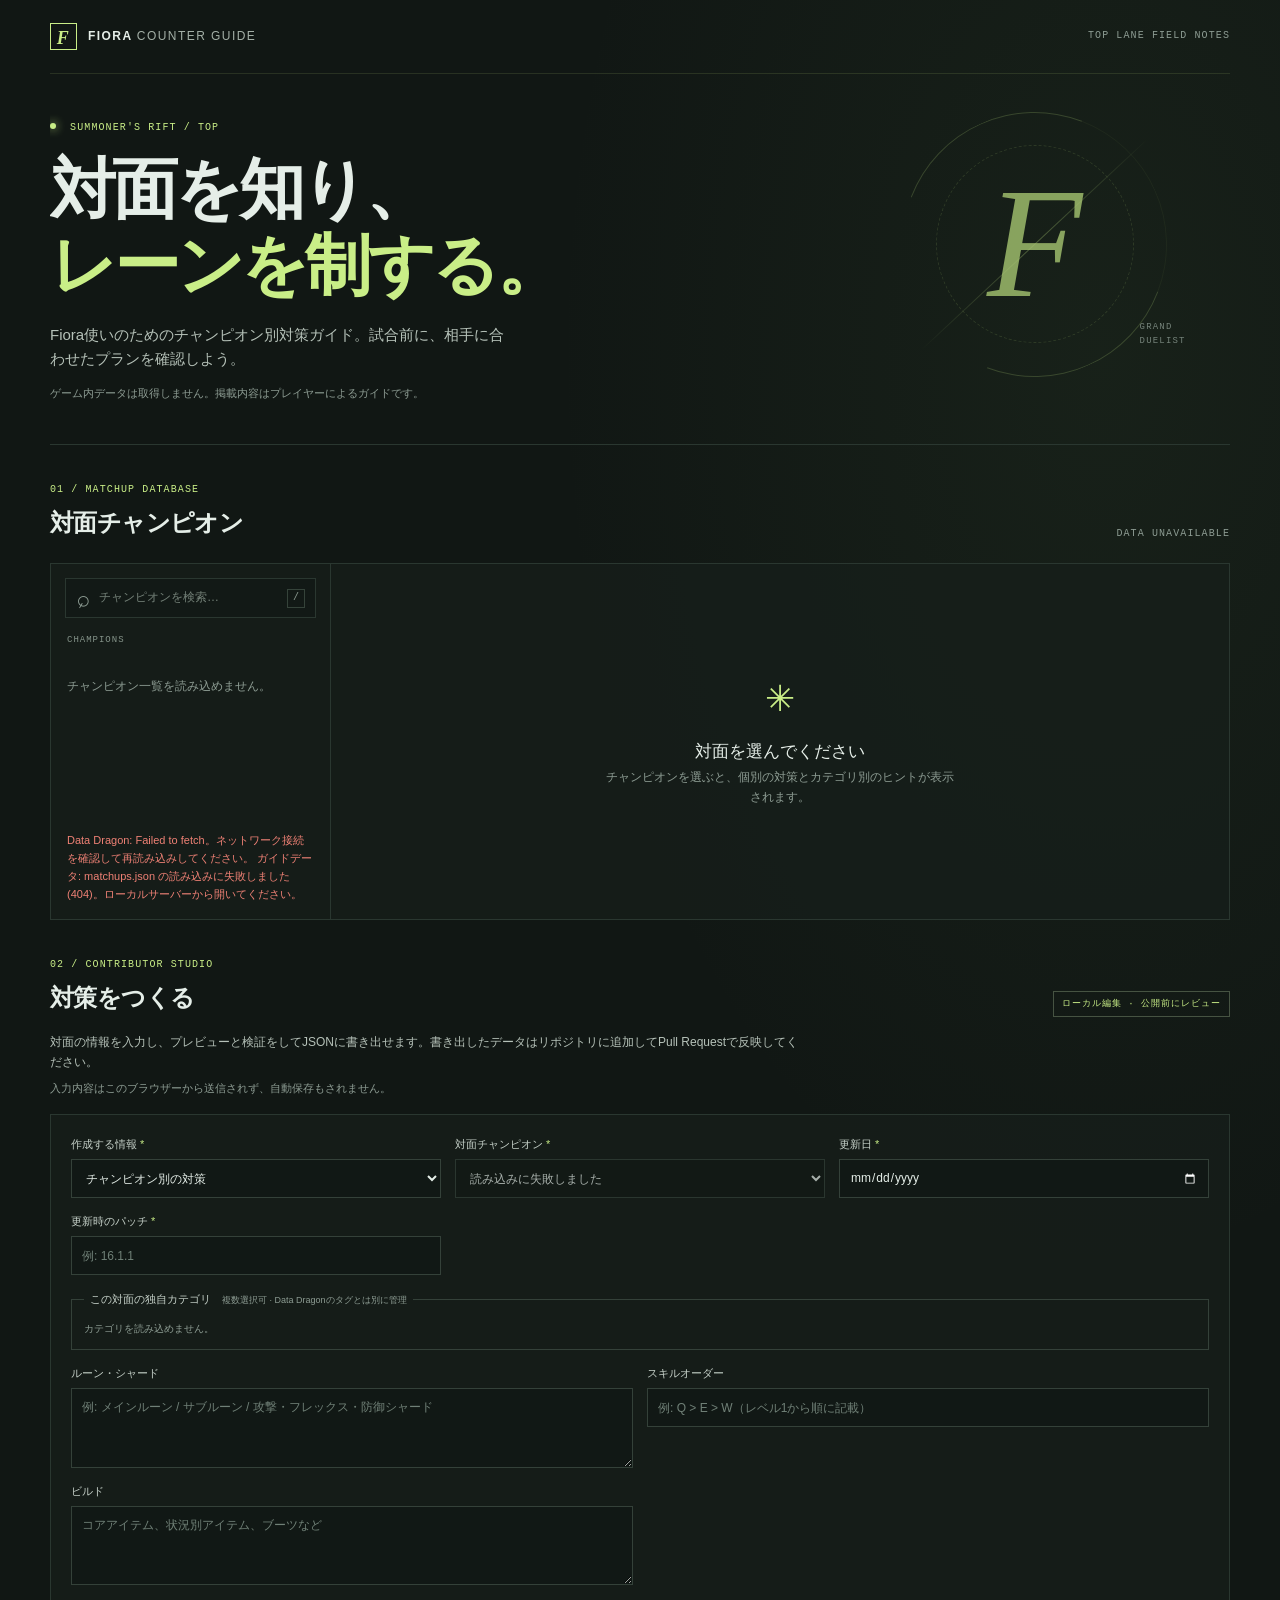
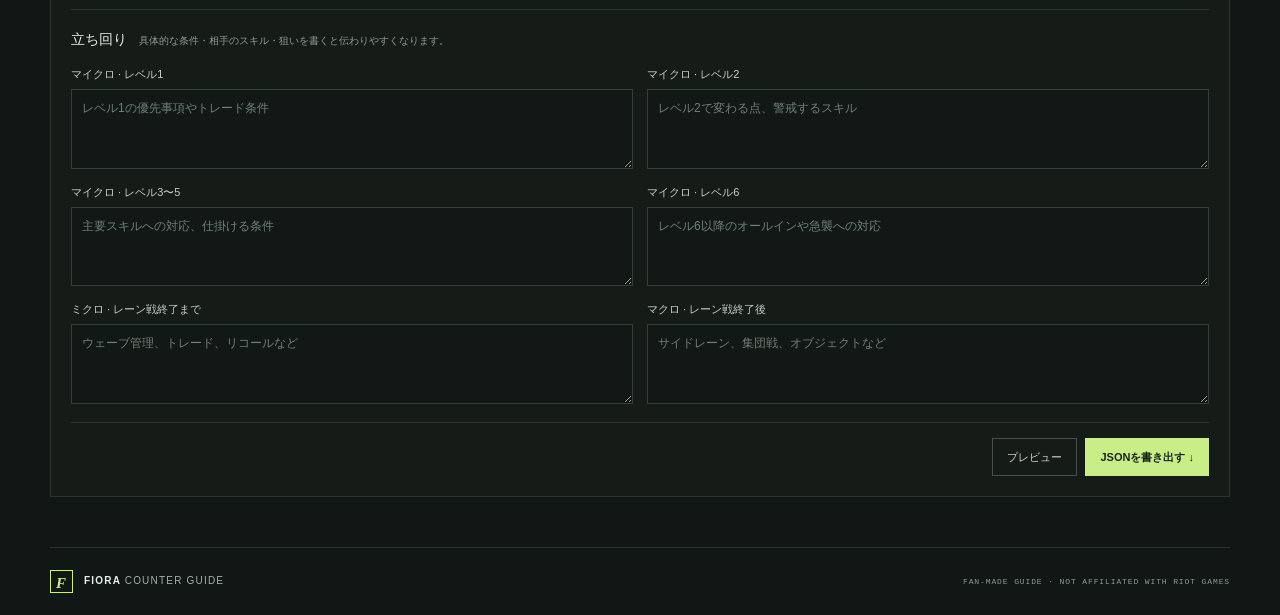
==== index.html @ a7e61dc7 "初回版" ====
<!doctype html>
<html lang="ja">
  <head>
    <meta charset="utf-8">
    <meta name="viewport" content="width=device-width, initial-scale=1">
    <meta name="theme-color" content="#111714">
    <meta name="description" content="Fiora使いのための、対面別レーン対策ガイド。">
    <title>Fiora Counter Guide</title>
    <link rel="preconnect" href="https://ddragon.leagueoflegends.com">
    <link rel="stylesheet" href="./styles.css">
    <script src="./app.js" defer></script>
  </head>
  <body>
    <header class="topbar">
      <a class="brand" href="./" aria-label="Fiora Counter Guide ホーム">
        <span class="brand-mark" aria-hidden="true">F</span>
        <span>FIORA <span class="brand-light">COUNTER GUIDE</span></span>
      </a>
      <span class="topbar-note">TOP LANE FIELD NOTES</span>
    </header>

    <main>
      <section class="hero">
        <div class="hero-copy">
          <p class="eyebrow"><span class="live-dot"></span> SUMMONER'S RIFT / TOP</p>
          <h1>対面を知り、<br><span>レーンを制する。</span></h1>
          <p class="hero-description">Fiora使いのためのチャンピオン別対策ガイド。試合前に、相手に合わせたプランを確認しよう。</p>
          <p class="disclaimer">ゲーム内データは取得しません。掲載内容はプレイヤーによるガイドです。</p>
        </div>
        <div class="hero-art" aria-hidden="true">
          <div class="art-ring art-ring-outer"></div>
          <div class="art-ring art-ring-inner"></div>
          <div class="art-cross"></div>
          <span class="art-f">F</span>
          <span class="art-caption">GRAND<br>DUELIST</span>
        </div>
      </section>

      <section class="matchup-section" aria-labelledby="matchup-heading">
        <div class="section-heading">
          <div>
            <p class="eyebrow">01 / MATCHUP DATABASE</p>
            <h2 id="matchup-heading">対面チャンピオン</h2>
          </div>
          <span id="champion-count" class="count-label">読み込み中…</span>
        </div>

        <div class="matchup-layout">
          <aside class="champion-picker">
            <label class="search-box">
              <span class="sr-only">チャンピオンを検索</span>
              <span class="search-icon" aria-hidden="true">⌕</span>
              <input id="champion-search" type="search" placeholder="チャンピオンを検索…" autocomplete="off">
              <kbd>/</kbd>
            </label>
            <div class="picker-toolbar">
              <span>CHAMPIONS</span>
              <span id="picker-result-count"></span>
            </div>
            <div id="champion-list" class="champion-list" role="listbox" aria-label="対面チャンピオン一覧">
              <p class="loading-message">チャンピオン情報を取得しています…</p>
            </div>
            <p id="load-error" class="load-error" role="status" hidden></p>
          </aside>

          <div id="matchup-detail" class="matchup-detail" aria-live="polite">
            <div class="empty-state">
              <span class="empty-sigil" aria-hidden="true">✳</span>
              <h3>対面を選んでください</h3>
              <p>チャンピオンを選ぶと、個別の対策とカテゴリ別のヒントが表示されます。</p>
            </div>
          </div>
        </div>
      </section>

      <section class="editor-section" aria-labelledby="editor-heading">
        <div class="section-heading">
          <div>
            <p class="eyebrow">02 / CONTRIBUTOR STUDIO</p>
            <h2 id="editor-heading">対策をつくる</h2>
          </div>
          <span class="editor-badge">ローカル編集 · 公開前にレビュー</span>
        </div>
        <div class="editor-intro">
          <p>対面の情報を入力し、プレビューと検証をしてJSONに書き出せます。書き出したデータはリポジトリに追加してPull Requestで反映してください。</p>
          <p class="editor-note">入力内容はこのブラウザーから送信されず、自動保存もされません。</p>
        </div>
        <form id="guide-form" novalidate>
          <div class="form-grid">
            <label class="field">
              <span>作成する情報 <b>*</b></span>
              <select id="editor-mode" name="mode">
                <option value="matchup">チャンピオン別の対策</option>
                <option value="category">カテゴリ別の汎用対策</option>
              </select>
            </label>
            <label class="field">
              <span>対面チャンピオン <b>*</b></span>
              <select id="form-champion" name="championId" required disabled>
                <option value="">チャンピオン情報を読み込み中…</option>
              </select>
            </label>
            <label class="field" id="category-field" hidden>
              <span>対象カテゴリ <b>*</b></span>
              <select id="form-category" name="categoryId" disabled>
                <option value="">カテゴリを選択</option>
              </select>
            </label>
            <label class="field">
              <span>更新日 <b>*</b></span>
              <input id="form-updated" name="updatedAt" type="date" required>
            </label>
            <label class="field">
              <span>更新時のパッチ <b>*</b></span>
              <input id="form-patch" name="patch" type="text" placeholder="例: 16.1.1" required>
            </label>
          </div>
          <fieldset id="custom-categories" class="category-fieldset">
            <legend>この対面の独自カテゴリ <span>複数選択可 · Data Dragonのタグとは別に管理</span></legend>
            <div id="category-checkboxes" class="category-checkboxes">
              <span class="category-loading">カテゴリを読み込み中…</span>
            </div>
          </fieldset>

          <div class="form-grid form-grid-wide">
            <label class="field">
              <span>ルーン・シャード</span>
              <textarea name="runes" rows="3" placeholder="例: メインルーン / サブルーン / 攻撃・フレックス・防御シャード"></textarea>
            </label>
            <label class="field">
              <span>スキルオーダー</span>
              <input name="skillOrder" type="text" placeholder="例: Q > E > W（レベル1から順に記載）">
            </label>
            <label class="field">
              <span>ビルド</span>
              <textarea name="build" rows="3" placeholder="コアアイテム、状況別アイテム、ブーツなど"></textarea>
            </label>
          </div>

          <div class="form-subheading">
            <h3>立ち回り</h3>
            <span>具体的な条件・相手のスキル・狙いを書くと伝わりやすくなります。</span>
          </div>
          <div class="form-grid form-grid-wide">
            <label class="field"><span>マイクロ · レベル1</span><textarea name="micro1" rows="3" placeholder="レベル1の優先事項やトレード条件"></textarea></label>
            <label class="field"><span>マイクロ · レベル2</span><textarea name="micro2" rows="3" placeholder="レベル2で変わる点、警戒するスキル"></textarea></label>
            <label class="field"><span>マイクロ · レベル3〜5</span><textarea name="micro3to5" rows="3" placeholder="主要スキルへの対応、仕掛ける条件"></textarea></label>
            <label class="field"><span>マイクロ · レベル6</span><textarea name="micro6" rows="3" placeholder="レベル6以降のオールインや急襲への対応"></textarea></label>
            <label class="field"><span>ミクロ · レーン戦終了まで</span><textarea name="lanePlan" rows="3" placeholder="ウェーブ管理、トレード、リコールなど"></textarea></label>
            <label class="field"><span>マクロ · レーン戦終了後</span><textarea name="macroPlan" rows="3" placeholder="サイドレーン、集団戦、オブジェクトなど"></textarea></label>
          </div>

          <div class="form-footer">
            <p id="form-status" class="form-status" role="status"></p>
            <div class="form-actions">
              <button id="preview-button" class="button button-secondary" type="button">プレビュー</button>
              <button id="download-button" class="button button-primary" type="button">JSONを書き出す <span aria-hidden="true">↓</span></button>
            </div>
          </div>
        </form>

        <section id="editor-preview" class="editor-preview" aria-label="対策プレビュー" hidden>
          <div class="preview-heading">
            <h3>プレビュー</h3>
            <button id="close-preview" class="text-button" type="button">閉じる</button>
          </div>
          <pre id="preview-json" class="json-preview"></pre>
        </section>
      </section>
    </main>

    <footer class="footer">
      <a class="brand footer-brand" href="./">
        <span class="brand-mark" aria-hidden="true">F</span>
        <span>FIORA <span class="brand-light">COUNTER GUIDE</span></span>
      </a>
      <span>FAN-MADE GUIDE · NOT AFFILIATED WITH RIOT GAMES</span>
    </footer>
  </body>
</html>
---- styles.css ----
:root {
  color-scheme: dark;
  --bg: #111714;
  --panel: #171f1b;
  --panel-soft: #1c2621;
  --line: #2a3730;
  --muted: #8d9c93;
  --text: #e5eee8;
  --accent: #c9ee87;
  --accent-dark: #25351e;
  --red: #ef8175;
  --mono: 'Cascadia Mono', Consolas, monospace;
  --sans: 'Segoe UI', 'Yu Gothic UI', Meiryo, sans-serif;
}

* { box-sizing: border-box; }
[hidden] { display: none !important; }

html { scroll-behavior: smooth; }

body {
  margin: 0;
  background:
    radial-gradient(ellipse at 86% 16%, rgba(84, 121, 71, .1), transparent 34rem),
    var(--bg);
  color: var(--text);
  font-family: var(--sans);
  font-size: 15px;
  line-height: 1.65;
}

button, input, select, textarea { font: inherit; }
button, a, input, select, textarea { -webkit-tap-highlight-color: transparent; }
a { color: inherit; text-decoration: none; }
button { color: inherit; }

.topbar, main, .footer { width: min(1180px, calc(100% - 48px)); margin-inline: auto; }
.topbar { height: 74px; display: flex; align-items: center; justify-content: space-between; border-bottom: 1px solid rgba(201, 238, 135, .12); }
.brand { display: inline-flex; align-items: center; gap: 11px; font-size: 12px; font-weight: 700; letter-spacing: .12em; }
.brand-mark { width: 27px; height: 27px; display: grid; place-items: center; border: 1px solid var(--accent); color: var(--accent); font-family: Georgia, serif; font-size: 18px; font-style: italic; }
.brand-light { color: #a4b0a7; font-weight: 500; }
.topbar-note, .eyebrow, .count-label, .picker-toolbar, .editor-badge, .footer > span { font-family: var(--mono); font-size: 10px; letter-spacing: .11em; }
.topbar-note { color: var(--muted); }

.hero { position: relative; min-height: 330px; display: flex; align-items: center; justify-content: space-between; overflow: hidden; border-bottom: 1px solid var(--line); }
.hero-copy { max-width: 640px; padding: 46px 0 42px; position: relative; z-index: 1; }
.eyebrow { margin: 0 0 14px; color: var(--accent); }
.live-dot { display: inline-block; width: 6px; height: 6px; margin: 0 7px 1px 0; border-radius: 50%; background: var(--accent); box-shadow: 0 0 10px var(--accent); }
h1 { margin: 0; font-size: clamp(38px, 6vw, 66px); line-height: 1.16; letter-spacing: -.055em; font-weight: 600; }
h1 span { color: var(--accent); }
.hero-description { max-width: 460px; margin: 19px 0 0; color: #b6c2b9; font-size: 15px; }
.disclaimer { margin: 12px 0 0; color: var(--muted); font-size: 11px; }
.hero-art { position: absolute; width: 320px; height: 320px; right: 3%; top: 10px; display: grid; place-items: center; opacity: .8; }
.art-ring { position: absolute; border: 1px solid rgba(201, 238, 135, .24); border-radius: 50%; transform: rotate(-24deg); }
.art-ring-outer { width: 265px; height: 265px; border-left-color: transparent; border-right-color: rgba(201, 238, 135, .06); }
.art-ring-inner { width: 198px; height: 198px; border-style: dashed; opacity: .68; }
.art-cross { position: absolute; width: 315px; height: 1px; background: linear-gradient(90deg, transparent, rgba(201, 238, 135, .38), transparent); transform: rotate(-43deg); }
.art-f { position: absolute; color: rgba(201, 238, 135, .8); font-family: Georgia, serif; font-size: 156px; font-style: italic; font-weight: 400; line-height: 1; }
.art-caption { position: absolute; right: 9px; bottom: 56px; color: var(--muted); font-family: var(--mono); font-size: 9px; line-height: 1.5; letter-spacing: .13em; }

.matchup-section, .editor-section { padding-top: 37px; }
.section-heading { display: flex; align-items: end; justify-content: space-between; gap: 20px; margin-bottom: 21px; }
.section-heading .eyebrow { margin-bottom: 4px; }
h2 { margin: 0; font-size: 24px; font-weight: 600; letter-spacing: -.025em; }
.count-label { color: var(--muted); }
.matchup-layout { display: grid; grid-template-columns: 280px minmax(0, 1fr); min-height: 355px; border: 1px solid var(--line); background: rgba(23, 31, 27, .73); }
.champion-picker { display: flex; flex-direction: column; min-height: 355px; border-right: 1px solid var(--line); }
.search-box { display: flex; align-items: center; gap: 9px; margin: 14px 14px 9px; height: 40px; padding: 0 10px; border: 1px solid var(--line); background: #121916; color: var(--muted); }
.search-box:focus-within { border-color: #708857; }
.search-icon { font-size: 23px; line-height: 1; transform: rotate(-15deg); }
.search-box input { min-width: 0; flex: 1; padding: 0; border: 0; outline: 0; background: transparent; color: var(--text); font-size: 12px; }
.search-box input::placeholder { color: #748178; }
kbd { border: 1px solid #35433a; padding: 0 5px; color: var(--muted); font-family: var(--mono); font-size: 10px; }
.picker-toolbar { display: flex; align-items: center; justify-content: space-between; padding: 6px 16px 9px; color: #85948a; font-size: 9px; }
.champion-list { display: flex; flex: 1; flex-direction: column; gap: 2px; max-height: 272px; padding: 0 8px 10px; overflow-y: auto; scrollbar-color: #445247 #17201b; scrollbar-width: thin; }
.champion-option { width: 100%; display: flex; align-items: center; gap: 10px; padding: 7px 8px; border: 1px solid transparent; background: transparent; text-align: left; cursor: pointer; }
.champion-option:hover, .champion-option:focus-visible { background: #202b25; outline: none; }
.champion-option[aria-selected="true"] { border-color: rgba(201, 238, 135, .32); background: var(--accent-dark); }
.champion-option img { width: 29px; height: 29px; border: 1px solid #3a493e; object-fit: cover; }
.champion-option span { overflow: hidden; color: #d3ddd6; font-size: 12px; text-overflow: ellipsis; white-space: nowrap; }
.champion-option[aria-selected="true"] span { color: var(--accent); }
.loading-message, .no-results { padding: 8px; color: var(--muted); font-size: 12px; }
.load-error { margin: auto 16px 16px; color: var(--red); font-size: 11px; }

.matchup-detail { min-width: 0; padding: 24px; }
.empty-state { min-height: 300px; display: flex; flex-direction: column; align-items: center; justify-content: center; text-align: center; }
.empty-sigil { color: var(--accent); font-size: 36px; }
.empty-state h3 { margin: 10px 0 2px; font-size: 17px; font-weight: 500; }
.empty-state p { max-width: 350px; margin: 0; color: var(--muted); font-size: 12px; }
.detail-header { display: flex; align-items: center; gap: 16px; padding-bottom: 18px; border-bottom: 1px solid var(--line); }
.detail-portrait { width: 66px; height: 66px; border: 1px solid #526448; object-fit: cover; }
.detail-name { margin: 0; font-size: 25px; line-height: 1.3; }
.detail-title { margin: 3px 0 0; color: var(--muted); font-size: 11px; }
.detail-meta { margin-left: auto; text-align: right; }
.detail-meta span { display: block; color: var(--muted); font-family: var(--mono); font-size: 9px; letter-spacing: .08em; }
.detail-meta strong { color: #d1ddd4; font-size: 11px; font-weight: 500; }
.guide-content { padding-top: 18px; }
.guide-empty { display: grid; min-height: 170px; align-content: center; justify-items: center; text-align: center; }
.guide-empty strong { color: #d6e0d9; font-size: 14px; font-weight: 500; }
.guide-empty p { max-width: 420px; margin: 6px 0 0; color: var(--muted); font-size: 12px; }
.guide-sections { display: grid; grid-template-columns: repeat(2, minmax(0, 1fr)); gap: 10px; }
.guide-card { min-width: 0; padding: 12px 14px; border: 1px solid var(--line); background: rgba(28, 38, 33, .6); }
.guide-card h4 { margin: 0 0 5px; color: var(--accent); font-family: var(--mono); font-size: 9px; font-weight: 400; letter-spacing: .09em; text-transform: uppercase; }
.guide-card p { margin: 0; color: #c1ccc4; font-size: 12px; white-space: pre-wrap; }
.category-hints { margin-top: 14px; padding-top: 12px; border-top: 1px solid var(--line); }
.category-hints h4 { margin: 0 0 8px; color: var(--muted); font-family: var(--mono); font-size: 9px; font-weight: 400; letter-spacing: .08em; }
.category-tags { display: flex; flex-wrap: wrap; gap: 6px; }
.category-tag { padding: 3px 8px; border: 1px solid #3d4c40; color: #c9d6cb; font-size: 10px; }
.category-tag.unclassified { border-style: dashed; color: var(--muted); }
.category-placeholder { margin: 7px 0 0; color: var(--muted); font-size: 11px; }
.category-guide { margin-top: 12px; }
.category-guide h5 { margin: 0 0 7px; color: #d3ded5; font-size: 11px; font-weight: 500; }
.category-guide .updated-line { margin-top: 7px; }
.updated-line { margin: 12px 0 0; color: var(--muted); font-family: var(--mono); font-size: 9px; }
.edit-matchup { margin-left: auto; padding: 6px 10px; border: 1px solid #536648; background: transparent; color: var(--accent); font-size: 10px; cursor: pointer; }
.edit-matchup:hover { background: var(--accent-dark); }

.editor-section { padding-bottom: 50px; }
.editor-badge { padding: 5px 8px; border: 1px solid #465342; color: var(--accent); font-size: 9px; }
.editor-intro { max-width: 760px; margin: -5px 0 17px; color: #b6c2b9; font-size: 12px; }
.editor-intro p { margin: 0 0 6px; }
.editor-note { color: var(--muted); font-size: 11px; }
#guide-form { padding: 20px; border: 1px solid var(--line); background: rgba(23, 31, 27, .73); }
.form-grid { display: grid; grid-template-columns: repeat(3, minmax(0, 1fr)); gap: 14px; }
.form-grid-wide { grid-template-columns: repeat(2, minmax(0, 1fr)); margin-top: 14px; }
.field { display: flex; min-width: 0; flex-direction: column; gap: 6px; }
.field > span { color: #c5d0c8; font-size: 11px; }
.field b { color: var(--accent); font-weight: 500; }
.field input, .field select, .field textarea { width: 100%; min-width: 0; border: 1px solid #344139; border-radius: 0; outline: 0; background: #111815; color: var(--text); font-size: 12px; }
.field input, .field select { height: 39px; padding: 0 10px; }
.field textarea { min-height: 77px; padding: 9px 10px; resize: vertical; }
.field input:focus, .field select:focus, .field textarea:focus { border-color: #839b67; }
.field textarea::placeholder, .field input::placeholder { color: #708077; }
.category-fieldset { margin: 15px 0 0; padding: 12px; border: 1px solid #344139; }
.category-fieldset legend { padding: 0 6px; color: #c5d0c8; font-size: 11px; }
.category-fieldset legend span { margin-left: 8px; color: var(--muted); font-size: 9px; }
.category-checkboxes { display: flex; flex-wrap: wrap; gap: 7px; }
.category-checkbox { display: inline-flex; align-items: center; gap: 6px; padding: 4px 8px; border: 1px solid #344139; color: #cbd6ce; font-size: 10px; cursor: pointer; }
.category-checkbox:has(input:checked) { border-color: #708857; background: var(--accent-dark); color: var(--accent); }
.category-checkbox input { accent-color: var(--accent); }
.category-loading { color: var(--muted); font-size: 10px; }
.form-subheading { display: flex; align-items: baseline; gap: 12px; margin: 24px 0 10px; padding-top: 18px; border-top: 1px solid var(--line); }
.form-subheading h3, .preview-heading h3 { margin: 0; font-size: 14px; font-weight: 500; }
.form-subheading span { color: var(--muted); font-size: 10px; }
.form-footer { display: flex; align-items: center; justify-content: space-between; gap: 16px; margin-top: 18px; padding-top: 15px; border-top: 1px solid var(--line); }
.form-status { min-height: 22px; margin: 0; color: var(--muted); font-size: 11px; }
.form-status.is-error { color: var(--red); }
.form-status.is-success { color: var(--accent); }
.form-actions { display: flex; gap: 8px; }
.button { min-height: 38px; padding: 0 14px; border: 1px solid transparent; font-size: 11px; cursor: pointer; }
.button-secondary { border-color: #435147; background: transparent; color: #cbd6ce; }
.button-secondary:hover { background: #202b25; }
.button-primary { background: var(--accent); color: #1a2415; font-weight: 700; }
.button-primary:hover { background: #d9f4a8; }
.button:disabled { cursor: not-allowed; opacity: .45; }
.editor-preview { margin-top: 12px; padding: 16px 20px; border: 1px solid var(--line); background: #121916; }
.preview-heading { display: flex; justify-content: space-between; align-items: center; padding-bottom: 10px; border-bottom: 1px solid var(--line); }
.text-button { padding: 4px 0 4px 8px; border: 0; background: none; color: var(--muted); font-size: 11px; cursor: pointer; }
.json-preview { max-height: 360px; margin: 12px 0 0; overflow: auto; color: #c7d7c7; font-family: var(--mono); font-size: 10px; line-height: 1.6; white-space: pre-wrap; overflow-wrap: anywhere; }
.footer { display: flex; justify-content: space-between; align-items: center; min-height: 68px; border-top: 1px solid var(--line); color: var(--muted); }
.footer-brand { color: var(--text); font-size: 10px; }
.footer-brand .brand-mark { width: 23px; height: 23px; font-size: 15px; }
.footer > span { font-size: 8px; }
.sr-only { position: absolute; width: 1px; height: 1px; padding: 0; margin: -1px; overflow: hidden; clip: rect(0, 0, 0, 0); white-space: nowrap; border: 0; }

@media (max-width: 760px) {
  .topbar, main, .footer { width: min(600px, calc(100% - 32px)); }
  .topbar { height: 64px; }
  .topbar-note { font-size: 8px; }
  .brand { gap: 7px; font-size: 10px; }
  .brand-mark { width: 24px; height: 24px; font-size: 16px; }
  .hero { min-height: 300px; }
  .hero-copy { max-width: 100%; padding: 38px 0; }
  .hero-art { right: -130px; opacity: .28; }
  h1 { font-size: clamp(38px, 10vw, 58px); }
  .hero-description { max-width: 380px; font-size: 13px; }
  .matchup-layout { grid-template-columns: 1fr; }
  .champion-picker { min-height: 0; border-right: 0; border-bottom: 1px solid var(--line); }
  .champion-list { display: grid; grid-template-columns: repeat(2, minmax(0, 1fr)); max-height: 190px; }
  .matchup-detail { min-height: 280px; padding: 18px 14px; }
  .detail-header { gap: 10px; }
  .detail-portrait { width: 52px; height: 52px; }
  .detail-name { font-size: 20px; }
  .detail-meta { font-size: 9px; }
  .guide-sections { grid-template-columns: 1fr; }
  .form-grid { grid-template-columns: 1fr; gap: 10px; }
  .form-grid-wide { grid-template-columns: 1fr; }
  #guide-form { padding: 14px; }
  .form-footer { align-items: flex-start; flex-direction: column; }
  .form-actions { width: 100%; }
  .form-actions .button { flex: 1; }
  .editor-badge { max-width: 140px; text-align: center; line-height: 1.5; }
  .section-heading { align-items: center; }
  .section-heading h2 { font-size: 21px; }
  .footer { align-items: flex-start; flex-direction: column; justify-content: center; gap: 8px; padding: 13px 0; }
}
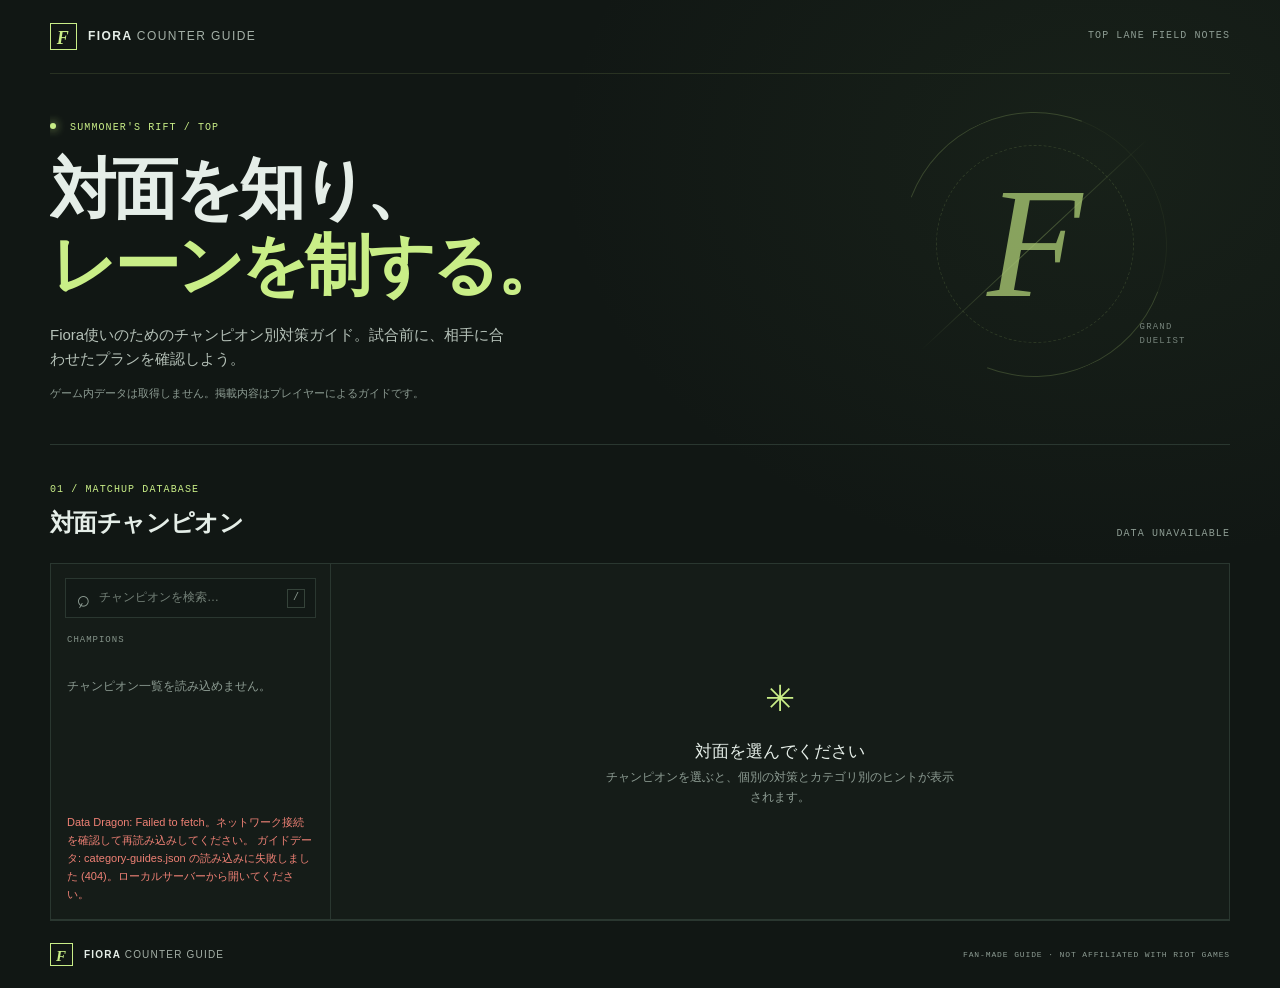
==== commit e9647ee5: "Separate local editor from public guide Co-authored-by: Copilot <223556219+Copilot@users.noreply.git" ====
--- a/index.html
+++ b/index.html
@@ -72,101 +72,6 @@
           </div>
         </div>
       </section>
-
-      <section class="editor-section" aria-labelledby="editor-heading">
-        <div class="section-heading">
-          <div>
-            <p class="eyebrow">02 / CONTRIBUTOR STUDIO</p>
-            <h2 id="editor-heading">対策をつくる</h2>
-          </div>
-          <span class="editor-badge">ローカル編集 · 公開前にレビュー</span>
-        </div>
-        <div class="editor-intro">
-          <p>対面の情報を入力し、プレビューと検証をしてJSONに書き出せます。書き出したデータはリポジトリに追加してPull Requestで反映してください。</p>
-          <p class="editor-note">入力内容はこのブラウザーから送信されず、自動保存もされません。</p>
-        </div>
-        <form id="guide-form" novalidate>
-          <div class="form-grid">
-            <label class="field">
-              <span>作成する情報 <b>*</b></span>
-              <select id="editor-mode" name="mode">
-                <option value="matchup">チャンピオン別の対策</option>
-                <option value="category">カテゴリ別の汎用対策</option>
-              </select>
-            </label>
-            <label class="field">
-              <span>対面チャンピオン <b>*</b></span>
-              <select id="form-champion" name="championId" required disabled>
-                <option value="">チャンピオン情報を読み込み中…</option>
-              </select>
-            </label>
-            <label class="field" id="category-field" hidden>
-              <span>対象カテゴリ <b>*</b></span>
-              <select id="form-category" name="categoryId" disabled>
-                <option value="">カテゴリを選択</option>
-              </select>
-            </label>
-            <label class="field">
-              <span>更新日 <b>*</b></span>
-              <input id="form-updated" name="updatedAt" type="date" required>
-            </label>
-            <label class="field">
-              <span>更新時のパッチ <b>*</b></span>
-              <input id="form-patch" name="patch" type="text" placeholder="例: 16.1.1" required>
-            </label>
-          </div>
-          <fieldset id="custom-categories" class="category-fieldset">
-            <legend>この対面の独自カテゴリ <span>複数選択可 · Data Dragonのタグとは別に管理</span></legend>
-            <div id="category-checkboxes" class="category-checkboxes">
-              <span class="category-loading">カテゴリを読み込み中…</span>
-            </div>
-          </fieldset>
-
-          <div class="form-grid form-grid-wide">
-            <label class="field">
-              <span>ルーン・シャード</span>
-              <textarea name="runes" rows="3" placeholder="例: メインルーン / サブルーン / 攻撃・フレックス・防御シャード"></textarea>
-            </label>
-            <label class="field">
-              <span>スキルオーダー</span>
-              <input name="skillOrder" type="text" placeholder="例: Q > E > W（レベル1から順に記載）">
-            </label>
-            <label class="field">
-              <span>ビルド</span>
-              <textarea name="build" rows="3" placeholder="コアアイテム、状況別アイテム、ブーツなど"></textarea>
-            </label>
-          </div>
-
-          <div class="form-subheading">
-            <h3>立ち回り</h3>
-            <span>具体的な条件・相手のスキル・狙いを書くと伝わりやすくなります。</span>
-          </div>
-          <div class="form-grid form-grid-wide">
-            <label class="field"><span>マイクロ · レベル1</span><textarea name="micro1" rows="3" placeholder="レベル1の優先事項やトレード条件"></textarea></label>
-            <label class="field"><span>マイクロ · レベル2</span><textarea name="micro2" rows="3" placeholder="レベル2で変わる点、警戒するスキル"></textarea></label>
-            <label class="field"><span>マイクロ · レベル3〜5</span><textarea name="micro3to5" rows="3" placeholder="主要スキルへの対応、仕掛ける条件"></textarea></label>
-            <label class="field"><span>マイクロ · レベル6</span><textarea name="micro6" rows="3" placeholder="レベル6以降のオールインや急襲への対応"></textarea></label>
-            <label class="field"><span>ミクロ · レーン戦終了まで</span><textarea name="lanePlan" rows="3" placeholder="ウェーブ管理、トレード、リコールなど"></textarea></label>
-            <label class="field"><span>マクロ · レーン戦終了後</span><textarea name="macroPlan" rows="3" placeholder="サイドレーン、集団戦、オブジェクトなど"></textarea></label>
-          </div>
-
-          <div class="form-footer">
-            <p id="form-status" class="form-status" role="status"></p>
-            <div class="form-actions">
-              <button id="preview-button" class="button button-secondary" type="button">プレビュー</button>
-              <button id="download-button" class="button button-primary" type="button">JSONを書き出す <span aria-hidden="true">↓</span></button>
-            </div>
-          </div>
-        </form>
-
-        <section id="editor-preview" class="editor-preview" aria-label="対策プレビュー" hidden>
-          <div class="preview-heading">
-            <h3>プレビュー</h3>
-            <button id="close-preview" class="text-button" type="button">閉じる</button>
-          </div>
-          <pre id="preview-json" class="json-preview"></pre>
-        </section>
-      </section>
     </main>
 
     <footer class="footer">
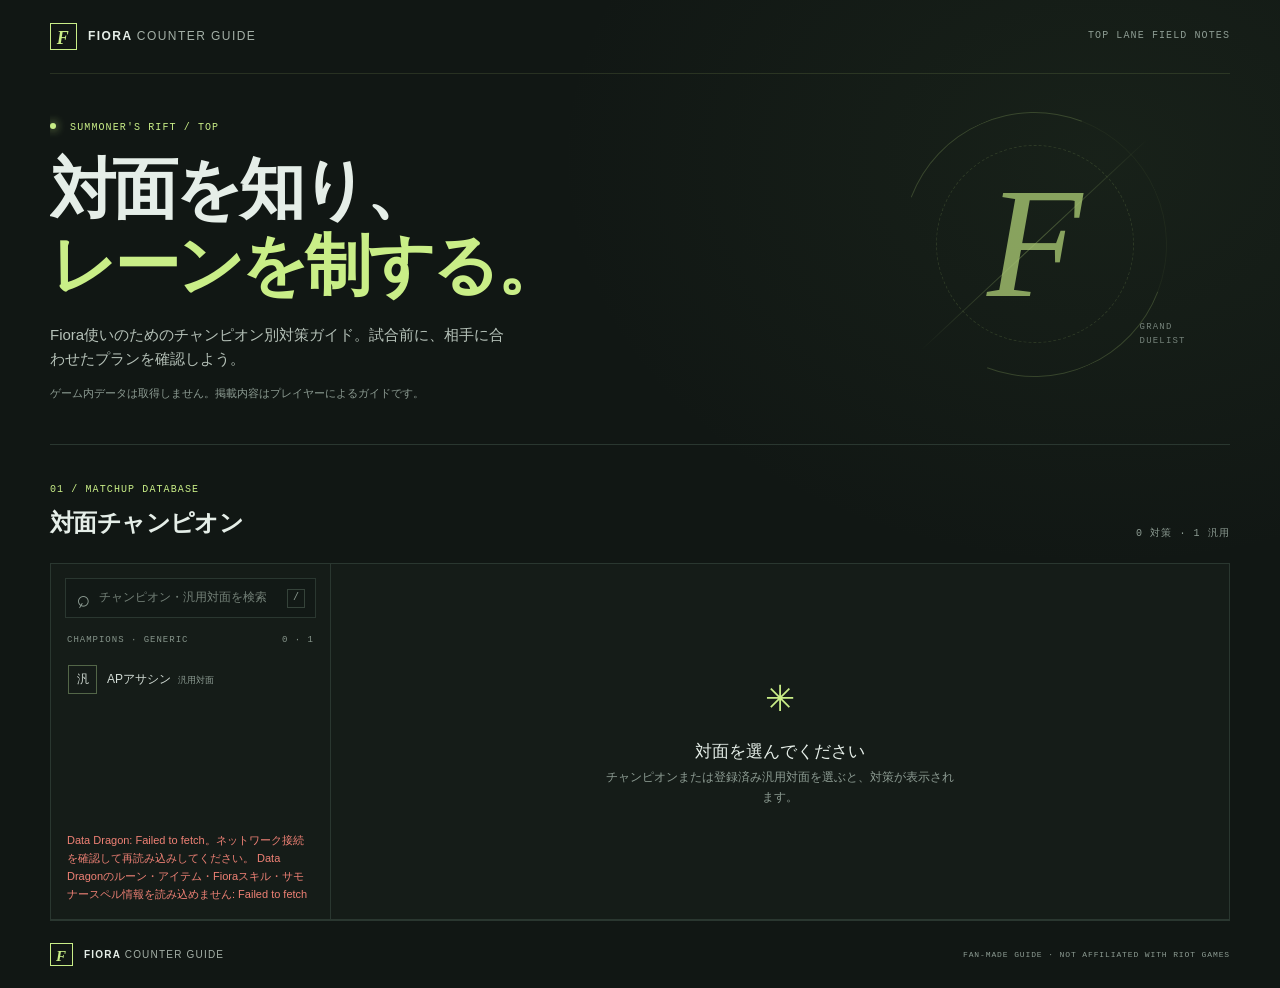
==== commit 53a83e63: "Refactor champion and generic matchup search functionality - Updated search labels and placeholders " ====
--- a/index.html
+++ b/index.html
@@ -48,16 +48,16 @@
         <div class="matchup-layout">
           <aside class="champion-picker">
             <label class="search-box">
-              <span class="sr-only">チャンピオンを検索</span>
+              <span class="sr-only">チャンピオン・汎用対面を検索</span>
               <span class="search-icon" aria-hidden="true">⌕</span>
-              <input id="champion-search" type="search" placeholder="チャンピオンを検索…" autocomplete="off">
+              <input id="champion-search" type="search" placeholder="チャンピオン・汎用対面を検索…" autocomplete="off">
               <kbd>/</kbd>
             </label>
             <div class="picker-toolbar">
-              <span>CHAMPIONS</span>
+              <span>CHAMPIONS · GENERIC</span>
               <span id="picker-result-count"></span>
             </div>
-            <div id="champion-list" class="champion-list" role="listbox" aria-label="対面チャンピオン一覧">
+            <div id="champion-list" class="champion-list" role="listbox" aria-label="対面チャンピオン・汎用対面一覧">
               <p class="loading-message">チャンピオン情報を取得しています…</p>
             </div>
             <p id="load-error" class="load-error" role="status" hidden></p>
@@ -67,7 +67,7 @@
             <div class="empty-state">
               <span class="empty-sigil" aria-hidden="true">✳</span>
               <h3>対面を選んでください</h3>
-              <p>チャンピオンを選ぶと、個別の対策とカテゴリ別のヒントが表示されます。</p>
+              <p>チャンピオンまたは登録済み汎用対面を選ぶと、対策が表示されます。</p>
             </div>
           </div>
         </div>
--- a/styles.css
+++ b/styles.css
@@ -72,13 +72,15 @@
 .search-box input::placeholder { color: #748178; }
 kbd { border: 1px solid #35433a; padding: 0 5px; color: var(--muted); font-family: var(--mono); font-size: 10px; }
 .picker-toolbar { display: flex; align-items: center; justify-content: space-between; padding: 6px 16px 9px; color: #85948a; font-size: 9px; }
-.champion-list { display: flex; flex: 1; flex-direction: column; gap: 2px; max-height: 272px; padding: 0 8px 10px; overflow-y: auto; scrollbar-color: #445247 #17201b; scrollbar-width: thin; }
+.champion-list { display: flex; flex: 1; flex-direction: column; gap: 2px; padding: 0 8px 10px; overflow: visible; }
 .champion-option { width: 100%; display: flex; align-items: center; gap: 10px; padding: 7px 8px; border: 1px solid transparent; background: transparent; text-align: left; cursor: pointer; }
 .champion-option:hover, .champion-option:focus-visible { background: #202b25; outline: none; }
 .champion-option[aria-selected="true"] { border-color: rgba(201, 238, 135, .32); background: var(--accent-dark); }
 .champion-option img { width: 29px; height: 29px; border: 1px solid #3a493e; object-fit: cover; }
 .champion-option span { overflow: hidden; color: #d3ddd6; font-size: 12px; text-overflow: ellipsis; white-space: nowrap; }
 .champion-option[aria-selected="true"] span { color: var(--accent); }
+.category-option-mark { width: 29px; height: 29px; flex: 0 0 29px; display: grid; place-items: center; border: 1px solid #536648; color: var(--accent); font-size: 12px !important; }
+.category-option small { margin-left: 4px; color: var(--muted); font-size: 9px; }
 .loading-message, .no-results { padding: 8px; color: var(--muted); font-size: 12px; }
 .load-error { margin: auto 16px 16px; color: var(--red); font-size: 11px; }
 
@@ -88,9 +90,16 @@
 .empty-state h3 { margin: 10px 0 2px; font-size: 17px; font-weight: 500; }
 .empty-state p { max-width: 350px; margin: 0; color: var(--muted); font-size: 12px; }
 .detail-header { display: flex; align-items: center; gap: 16px; padding-bottom: 18px; border-bottom: 1px solid var(--line); }
+.generic-detail-mark { width: 66px; height: 66px; flex: 0 0 66px; display: grid; place-items: center; border: 1px solid #526448; color: var(--accent); font-size: 25px; }
+.generic-detail-label { margin: 0 0 3px; color: var(--muted); font-family: var(--mono); font-size: 9px; letter-spacing: .08em; }
 .detail-portrait { width: 66px; height: 66px; border: 1px solid #526448; object-fit: cover; }
+.detail-heading-row { display: flex; flex-wrap: wrap; align-items: baseline; gap: 4px 12px; }
 .detail-name { margin: 0; font-size: 25px; line-height: 1.3; }
 .detail-title { margin: 3px 0 0; color: var(--muted); font-size: 11px; }
+.matchup-ratings { display: flex; flex-wrap: wrap; gap: 4px 10px; color: #c1ccc4; font-size: 10px; }
+.matchup-ratings > span { white-space: nowrap; }
+.matchup-rating-label { color: var(--muted); }
+.matchup-ratings strong { color: #d1ddd4; font-weight: 500; }
 .detail-meta { margin-left: auto; text-align: right; }
 .detail-meta span { display: block; color: var(--muted); font-family: var(--mono); font-size: 9px; letter-spacing: .08em; }
 .detail-meta strong { color: #d1ddd4; font-size: 11px; font-weight: 500; }
@@ -98,7 +107,10 @@
 .guide-empty { display: grid; min-height: 170px; align-content: center; justify-items: center; text-align: center; }
 .guide-empty strong { color: #d6e0d9; font-size: 14px; font-weight: 500; }
 .guide-empty p { max-width: 420px; margin: 6px 0 0; color: var(--muted); font-size: 12px; }
-.guide-sections { display: grid; grid-template-columns: repeat(2, minmax(0, 1fr)); gap: 10px; }
+.guide-sections { display: grid; grid-template-columns: repeat(2, minmax(0, 1fr)); align-items: stretch; gap: 10px; }
+.guide-skill-row { min-width: 0; grid-column: 1 / -1; }
+.guide-left-column, .guide-right-column { min-width: 0; display: flex; flex-direction: column; gap: 10px; }
+.guide-left-column > :last-child, .guide-right-column > :last-child { flex-grow: 1; }
 .guide-card { min-width: 0; padding: 12px 14px; border: 1px solid var(--line); background: rgba(28, 38, 33, .6); }
 .guide-card h4 { margin: 0 0 5px; color: var(--accent); font-family: var(--mono); font-size: 9px; font-weight: 400; letter-spacing: .09em; text-transform: uppercase; }
 .guide-card p { margin: 0; color: #c1ccc4; font-size: 12px; white-space: pre-wrap; }
@@ -134,11 +146,167 @@
 .category-fieldset { margin: 15px 0 0; padding: 12px; border: 1px solid #344139; }
 .category-fieldset legend { padding: 0 6px; color: #c5d0c8; font-size: 11px; }
 .category-fieldset legend span { margin-left: 8px; color: var(--muted); font-size: 9px; }
+.generic-category-field { grid-column: 1 / -1; margin-top: 0; }
 .category-checkboxes { display: flex; flex-wrap: wrap; gap: 7px; }
 .category-checkbox { display: inline-flex; align-items: center; gap: 6px; padding: 4px 8px; border: 1px solid #344139; color: #cbd6ce; font-size: 10px; cursor: pointer; }
 .category-checkbox:has(input:checked) { border-color: #708857; background: var(--accent-dark); color: var(--accent); }
 .category-checkbox input { accent-color: var(--accent); }
+.generic-name-preview { margin: 8px 0 0; color: var(--muted); font-size: 10px; }
+.generic-name-preview strong { color: var(--accent); font-weight: 500; }
 .category-loading { color: var(--muted); font-size: 10px; }
+.selection-fieldset { margin: 15px 0 0; padding: 14px; border: 1px solid #344139; }
+.selection-fieldset legend { padding: 0 6px; color: #c5d0c8; font-size: 12px; }
+.selection-fieldset legend span, .selection-group h3 span { margin-left: 7px; color: var(--muted); font-size: 9px; font-weight: 400; }
+.rune-paths { display: grid; grid-template-columns: repeat(2, minmax(0, 1fr)); gap: 16px; }
+.selection-group h3, .shard-group h3 { margin: 0 0 10px; color: #d6e0d9; font-size: 11px; font-weight: 500; }
+.rune-slot-list { display: grid; grid-template-columns: repeat(2, minmax(0, 1fr)); gap: 9px; margin-top: 10px; }
+.rune-slot, .shard-slot, .build-slot { display: flex; min-width: 0; flex-direction: column; gap: 5px; }
+.rune-slot > span, .shard-slot > span, .build-slot > span { color: var(--muted); font-size: 10px; }
+.summoner-spell-picker { display: grid; gap: 8px; }
+.summoner-spell-patterns { display: grid; gap: 7px; }
+.summoner-spell-pattern { padding: 8px; border: 1px solid rgba(52, 65, 57, .75); background: rgba(17, 24, 21, .5); }
+.summoner-spell-pattern-heading { display: flex; align-items: center; justify-content: space-between; gap: 8px; margin-bottom: 6px; color: #c5d0c8; font-size: 10px; }
+.summoner-spell-remove, .summoner-spell-add { padding: 5px 8px; border: 1px solid #435147; background: transparent; color: #cbd6ce; font-size: 9px; cursor: pointer; }
+.summoner-spell-remove:hover, .summoner-spell-add:hover { border-color: var(--accent); color: var(--accent); }
+.summoner-spell-or { color: var(--accent); font-family: var(--mono); font-size: 10px; font-weight: 700; text-align: center; }
+.summoner-spell-add { justify-self: start; color: var(--accent); }
+.summoner-spell-choices { display: flex; flex-wrap: wrap; gap: 7px; }
+.summoner-spell-choice { width: 94px; min-height: 78px; display: flex; flex-direction: column; align-items: center; justify-content: center; gap: 5px; padding: 6px; border: 1px solid #344139; background: #111815; color: #cbd6ce; cursor: pointer; }
+.summoner-spell-choice img { width: 36px; height: 36px; object-fit: cover; }
+.summoner-spell-choice span { max-width: 100%; overflow: hidden; font-size: 9px; text-overflow: ellipsis; white-space: nowrap; }
+.summoner-spell-choice:hover, .summoner-spell-choice:focus-visible { border-color: #839b67; outline: none; }
+.summoner-spell-choice.is-selected { border-color: var(--accent); background: var(--accent-dark); color: var(--accent); }
+.icon-select-row { display: flex; min-width: 0; align-items: center; gap: 7px; }
+.selection-select { width: 100%; min-width: 0; height: 36px; padding: 0 8px; border: 1px solid #344139; outline: 0; background: #111815; color: var(--text); font-size: 10px; }
+.selection-select:focus { border-color: #839b67; }
+.selection-icon { width: 34px; height: 34px; flex: 0 0 34px; border: 1px solid #344139; object-fit: cover; }
+.shard-group { margin-top: 17px; padding-top: 13px; border-top: 1px solid var(--line); }
+.shard-slot-list { display: grid; grid-template-columns: repeat(3, minmax(0, 1fr)); gap: 10px; }
+.skill-order-editor { display: grid; gap: 5px; }
+.skill-level-row { display: grid; grid-template-columns: 48px minmax(0, 1fr); align-items: center; gap: 8px; padding: 4px 0; border-bottom: 1px solid rgba(42, 55, 48, .6); }
+.skill-level-row > strong { color: var(--muted); font-family: var(--mono); font-size: 10px; font-weight: 400; }
+.skill-choices { display: flex; gap: 7px; }
+.skill-choice { width: 55px; min-height: 56px; display: flex; flex-direction: column; align-items: center; justify-content: center; gap: 2px; padding: 3px; border: 1px solid #344139; background: #111815; color: #cbd6ce; cursor: pointer; }
+.skill-choice img { width: 30px; height: 30px; object-fit: cover; }
+.skill-choice span { font-family: var(--mono); font-size: 9px; line-height: 1; }
+.skill-choice:hover:not(:disabled), .skill-choice:focus-visible { border-color: #839b67; outline: none; }
+.skill-choice.is-selected { border-color: var(--accent); background: var(--accent-dark); color: var(--accent); }
+.skill-choice:disabled { cursor: not-allowed; opacity: .3; }
+.selection-loading { margin: 7px 0; color: var(--muted); font-size: 10px; }
+.build-slots { display: grid; grid-template-columns: repeat(2, minmax(0, 1fr)); gap: 11px; }
+.style-picker { display: flex; flex-wrap: wrap; gap: 6px; }
+.style-choice, .rune-choice, .shard-choice, .item-category-button, .item-card, .build-selected-item {
+  border: 1px solid #344139;
+  background: #111815;
+  color: #cbd6ce;
+  cursor: pointer;
+}
+.style-choice { display: inline-flex; min-width: 84px; align-items: center; gap: 6px; padding: 5px 7px; text-align: left; }
+.style-choice img { width: 24px; height: 24px; object-fit: contain; }
+.style-choice span { font-size: 9px; }
+.style-choice:hover:not(:disabled), .rune-choice:hover, .shard-choice:hover, .item-card:hover,
+.item-category-button:hover, .build-selected-item:hover { border-color: #839b67; }
+.style-choice.is-selected, .rune-choice.is-selected, .shard-choice.is-selected,
+.item-category-button.is-selected, .item-card.is-selected { border-color: var(--accent); background: var(--accent-dark); color: var(--accent); }
+.style-choice:disabled { cursor: not-allowed; opacity: .35; }
+.rune-slot-list { grid-template-columns: repeat(4, minmax(0, 1fr)); gap: 8px; }
+.rune-slot, .secondary-tier, .shard-slot { min-width: 0; padding: 8px; border: 1px solid rgba(52, 65, 57, .75); background: rgba(17, 24, 21, .5); }
+.rune-slot h4, .secondary-tier h4, .shard-slot h4 { margin: 0 0 7px; color: var(--muted); font-size: 9px; font-weight: 400; }
+.rune-option-grid, .shard-choice-grid { display: flex; flex-wrap: wrap; gap: 5px; }
+.rune-choice, .shard-choice { width: 34px; height: 34px; display: grid; flex: 0 0 34px; place-items: center; padding: 3px; }
+.rune-choice img, .shard-choice img { width: 26px; height: 26px; object-fit: contain; }
+.rune-choice span, .shard-choice span { position: absolute; width: 1px; height: 1px; overflow: hidden; clip: rect(0, 0, 0, 0); }
+.selection-count { margin: 7px 0; color: var(--muted); font-size: 10px; }
+.secondary-rune-summary { display: grid; grid-template-columns: repeat(2, minmax(0, 1fr)); gap: 6px; margin-bottom: 8px; }
+.secondary-rune-pick { min-width: 0; display: flex; align-items: center; gap: 7px; padding: 5px 7px; border: 1px solid #344139; color: #cbd6ce; font-size: 9px; }
+.secondary-rune-pick > span:first-child { color: var(--muted); }
+.secondary-rune-pick img { width: 25px; height: 25px; object-fit: contain; }
+.secondary-rune-pick strong { overflow: hidden; font-size: 9px; font-weight: 400; text-overflow: ellipsis; white-space: nowrap; }
+.empty-rune-pick { color: #66746a; }
+.secondary-tier-list { display: grid; gap: 6px; }
+.secondary-tier .rune-choice:disabled { cursor: not-allowed; opacity: .3; }
+.rune-description { min-height: 54px; margin-top: 12px; padding: 9px 11px; border-left: 2px solid #708857; background: rgba(17, 24, 21, .65); }
+.rune-description strong { display: block; margin-bottom: 3px; color: var(--accent); font-size: 10px; font-weight: 500; }
+.rune-description p, .rune-description > span { margin: 0; color: #b6c2b9; font-size: 10px; line-height: 1.5; }
+.shard-slot-list { grid-template-columns: repeat(3, minmax(0, 1fr)); }
+.shard-choice { width: 38px; height: 38px; flex-basis: 38px; }
+.shard-choice img { width: 29px; height: 29px; }
+.skill-order-editor { display: block; overflow: hidden; }
+.skill-order-scroll { min-width: 0; overflow: visible; }
+.skill-order-grid { width: 100%; min-width: 0; border-collapse: separate; border-spacing: 2px; table-layout: fixed; }
+.skill-order-grid th { color: var(--muted); font-family: var(--mono); font-size: 9px; font-weight: 400; text-align: center; }
+.skill-order-grid thead th { padding-bottom: 4px; }
+.skill-order-grid .skill-icon-heading { width: 39px; }
+.skill-icon-heading img { width: 30px; height: 30px; object-fit: cover; }
+.skill-order-grid td { padding: 0; }
+.skill-cell { width: 100%; height: 32px; border: 1px solid #344139; background: #111815; color: #cbd6ce; font-family: var(--mono); font-size: 10px; cursor: pointer; }
+.skill-cell:hover:not(:disabled), .skill-cell:focus-visible { border-color: #839b67; outline: none; }
+.skill-cell.is-selected { border-color: var(--accent); background: var(--accent-dark); color: var(--accent); font-weight: 700; }
+.skill-cell:disabled { cursor: not-allowed; opacity: .25; }
+.build-group-picker { display: flex; flex-wrap: wrap; gap: 6px; margin-bottom: 5px; }
+.build-group-button { display: inline-flex; min-width: 90px; align-items: center; justify-content: space-between; gap: 9px; padding: 6px 9px; border: 1px solid #344139; background: #111815; color: #cbd6ce; font-size: 10px; cursor: pointer; }
+.build-group-button span { color: var(--muted); font-family: var(--mono); font-size: 9px; }
+.build-group-button:hover, .build-group-button.is-selected { border-color: var(--accent); background: var(--accent-dark); color: var(--accent); }
+.build-editor-note { margin: 0 0 9px; color: var(--muted); font-size: 10px; }
+.build-option-note-field { margin: 8px 0 10px; }
+.build-option-note-field textarea { min-height: 54px; }
+.build-selected { display: grid; gap: 9px; }
+.build-item-group { min-width: 0; }
+.build-item-group h4 { margin: 0 0 5px; color: #c5d0c8; font-size: 10px; font-weight: 500; }
+.build-selected-row { display: grid; grid-template-columns: repeat(6, minmax(0, 1fr)); gap: 7px; }
+.build-selected-item, .build-empty-slot { position: relative; min-width: 0; min-height: 82px; display: flex; flex-direction: column; align-items: center; justify-content: center; gap: 4px; padding: 7px 5px; text-align: center; }
+.build-selected-item img { width: 38px; height: 38px; object-fit: cover; }
+.build-selected-item span { max-width: 100%; overflow: hidden; font-size: 9px; text-overflow: ellipsis; white-space: nowrap; }
+.build-selected-item b { position: absolute; top: 0; right: 4px; color: var(--muted); font-size: 14px; font-weight: 400; }
+.build-empty-slot { border: 1px dashed #344139; color: #66746a; }
+.build-empty-slot span { font-family: var(--mono); font-size: 12px; }
+.build-empty-slot small { font-size: 8px; }
+.item-search-toolbar { display: flex; align-items: center; gap: 12px; margin: 13px 0 8px; }
+.item-search { flex: 1; }
+.item-search input { width: 100%; height: 36px; padding: 0 10px; border: 1px solid #344139; outline: 0; background: #111815; color: var(--text); font-size: 11px; }
+.item-search input:focus { border-color: #839b67; }
+.item-category-filters { display: flex; flex-wrap: wrap; gap: 5px; margin-bottom: 10px; }
+.item-category-button { padding: 4px 8px; font-size: 9px; }
+.item-gallery { display: grid; max-height: 390px; grid-template-columns: repeat(auto-fill, minmax(78px, 1fr)); gap: 6px; overflow-y: auto; padding: 2px; scrollbar-color: #445247 #17201b; scrollbar-width: thin; }
+.item-card { min-width: 0; display: flex; flex-direction: column; align-items: center; gap: 5px; padding: 7px 4px; text-align: center; }
+.item-card.is-in-core { cursor: not-allowed; opacity: .4; }
+.item-card img { width: 38px; height: 38px; object-fit: cover; }
+.item-card span { width: 100%; overflow: hidden; font-size: 9px; text-overflow: ellipsis; white-space: nowrap; }
+.guide-build-group + .guide-build-group { margin-top: 12px; padding-top: 10px; border-top: 1px solid var(--line); }
+.guide-build-group > strong { display: block; margin-bottom: 5px; color: var(--muted); font-size: 10px; font-weight: 400; }
+.playstyle-editor { display: grid; gap: 12px; margin-top: 14px; }
+.playstyle-editor-group { padding: 11px 12px; border-left: 2px solid #536648; background: rgba(17, 24, 21, .45); }
+.playstyle-editor-group > h4 { margin: 0 0 8px; color: var(--accent); font-size: 11px; font-weight: 500; }
+.playstyle-levels { display: grid; grid-template-columns: repeat(2, minmax(0, 1fr)); gap: 10px; }
+.form-actions { flex-wrap: wrap; justify-content: flex-end; }
+.preview-content { margin: 12px 0; }
+.preview-content .guide-empty { min-height: 80px; }
+.guide-icon-list { display: grid; grid-template-columns: repeat(3, minmax(0, 1fr)); align-items: start; gap: 8px; }
+.guide-rune-groups { display: flex; flex-direction: column; gap: 10px; }
+.guide-rune-groups > div > strong { color: var(--muted); font-size: 10px; font-weight: 400; }
+.guide-icon-choice { display: flex; min-width: 0; align-items: center; gap: 7px; color: #cbd6ce; font-size: 9px; }
+.guide-icon-choice img { width: 34px; height: 34px; flex: 0 0 34px; border: 1px solid #344139; object-fit: cover; }
+.guide-icon-choice > span { min-width: 0; overflow-wrap: anywhere; }
+.guide-summoner-spell-patterns { display: flex; min-width: 0; align-items: center; gap: 7px; }
+.guide-summoner-spell-patterns .guide-icon-list { display: flex; min-width: 0; flex: 1 1 0; gap: 4px; }
+.guide-summoner-spell-patterns .guide-icon-choice { flex: 1 1 0; gap: 4px; font-size: 8px; }
+.guide-summoner-spell-patterns .guide-icon-choice img { width: 28px; height: 28px; flex-basis: 28px; }
+.guide-summoner-spell-or { flex: 0 0 auto; color: var(--accent); font-family: var(--mono); font-size: 9px; font-weight: 700; }
+.guide-skill-order-scroll { min-width: 0; overflow: visible; }
+.guide-skill-order-grid { width: 100%; min-width: 0; border-collapse: separate; border-spacing: 1px; table-layout: fixed; }
+.guide-skill-icon-heading { width: 24px; padding: 0; }
+.guide-skill-icon-heading img { display: block; width: 20px; height: 20px; object-fit: cover; }
+.guide-skill-order-grid td { height: 20px; padding: 0; border: 1px solid #29313b; background: #131820; }
+.guide-skill-cell { display: grid; width: 100%; height: 100%; place-items: center; color: #e5eee8; font-family: var(--mono); font-size: 9px; }
+.guide-skill-cell.is-selected { border-color: #3d86ff; background: #1769ed; color: #fff; font-weight: 700; }
+.guide-missing-item { color: var(--red); font-size: 10px; }
+.build-option-note { margin: 0 0 7px; color: #c1ccc4; font-size: 11px; white-space: pre-wrap; }
+.playstyle-guide-card > .playstyle-entry, .playstyle-guide-card > .playstyle-micro { margin-top: 12px; padding-left: 12px; border-left: 1px solid var(--line); }
+.playstyle-micro > .playstyle-entry { margin: 8px 0 0 10px; padding-left: 10px; border-left: 1px solid rgba(42, 55, 48, .7); }
+.playstyle-entry h5, .playstyle-micro h5 { margin: 0 0 5px; color: var(--accent); font-size: 11px; font-weight: 500; }
+.playstyle-entry p { margin: 0; color: #c1ccc4; font-size: 12px; white-space: pre-wrap; }
+.playstyle-guide-levels .playstyle-entry { margin: 8px 0 0 10px; padding-left: 10px; border-left: 1px solid rgba(42, 55, 48, .7); }
+.playstyle-guide-levels .playstyle-entry h5 { color: var(--muted); font-size: 10px; }
 .form-subheading { display: flex; align-items: baseline; gap: 12px; margin: 24px 0 10px; padding-top: 18px; border-top: 1px solid var(--line); }
 .form-subheading h3, .preview-heading h3 { margin: 0; font-size: 14px; font-weight: 500; }
 .form-subheading span { color: var(--muted); font-size: 10px; }
@@ -176,15 +344,22 @@
   .hero-description { max-width: 380px; font-size: 13px; }
   .matchup-layout { grid-template-columns: 1fr; }
   .champion-picker { min-height: 0; border-right: 0; border-bottom: 1px solid var(--line); }
-  .champion-list { display: grid; grid-template-columns: repeat(2, minmax(0, 1fr)); max-height: 190px; }
+  .champion-list { display: grid; grid-template-columns: repeat(2, minmax(0, 1fr)); }
   .matchup-detail { min-height: 280px; padding: 18px 14px; }
   .detail-header { gap: 10px; }
+  .generic-detail-mark { width: 52px; height: 52px; flex-basis: 52px; }
   .detail-portrait { width: 52px; height: 52px; }
   .detail-name { font-size: 20px; }
   .detail-meta { font-size: 9px; }
   .guide-sections { grid-template-columns: 1fr; }
+  .guide-skill-row { grid-column: auto; }
   .form-grid { grid-template-columns: 1fr; gap: 10px; }
   .form-grid-wide { grid-template-columns: 1fr; }
+  .rune-paths { grid-template-columns: 1fr; }
+  .rune-slot-list { grid-template-columns: repeat(2, minmax(0, 1fr)); }
+  .shard-slot-list { grid-template-columns: 1fr; }
+  .build-selected-row { grid-template-columns: repeat(3, minmax(0, 1fr)); }
+  .playstyle-levels { grid-template-columns: 1fr; }
   #guide-form { padding: 14px; }
   .form-footer { align-items: flex-start; flex-direction: column; }
   .form-actions { width: 100%; }
